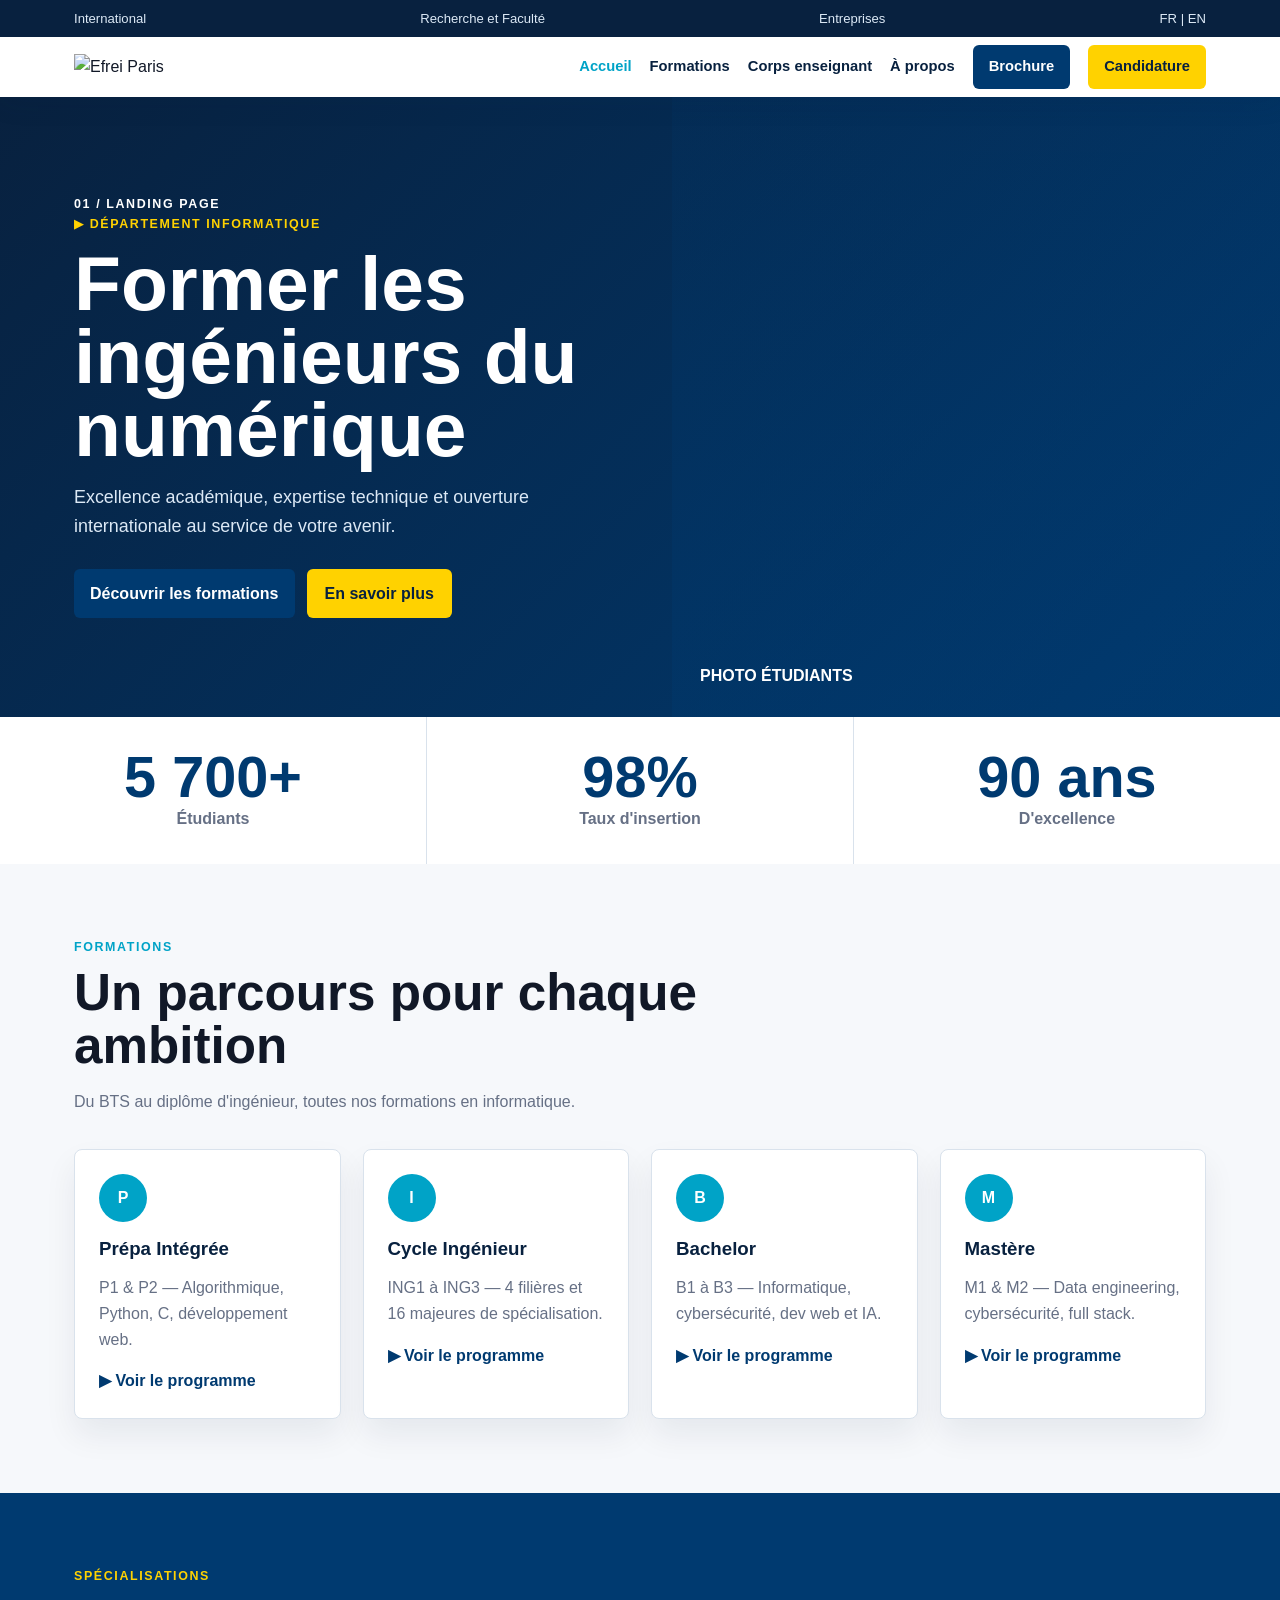
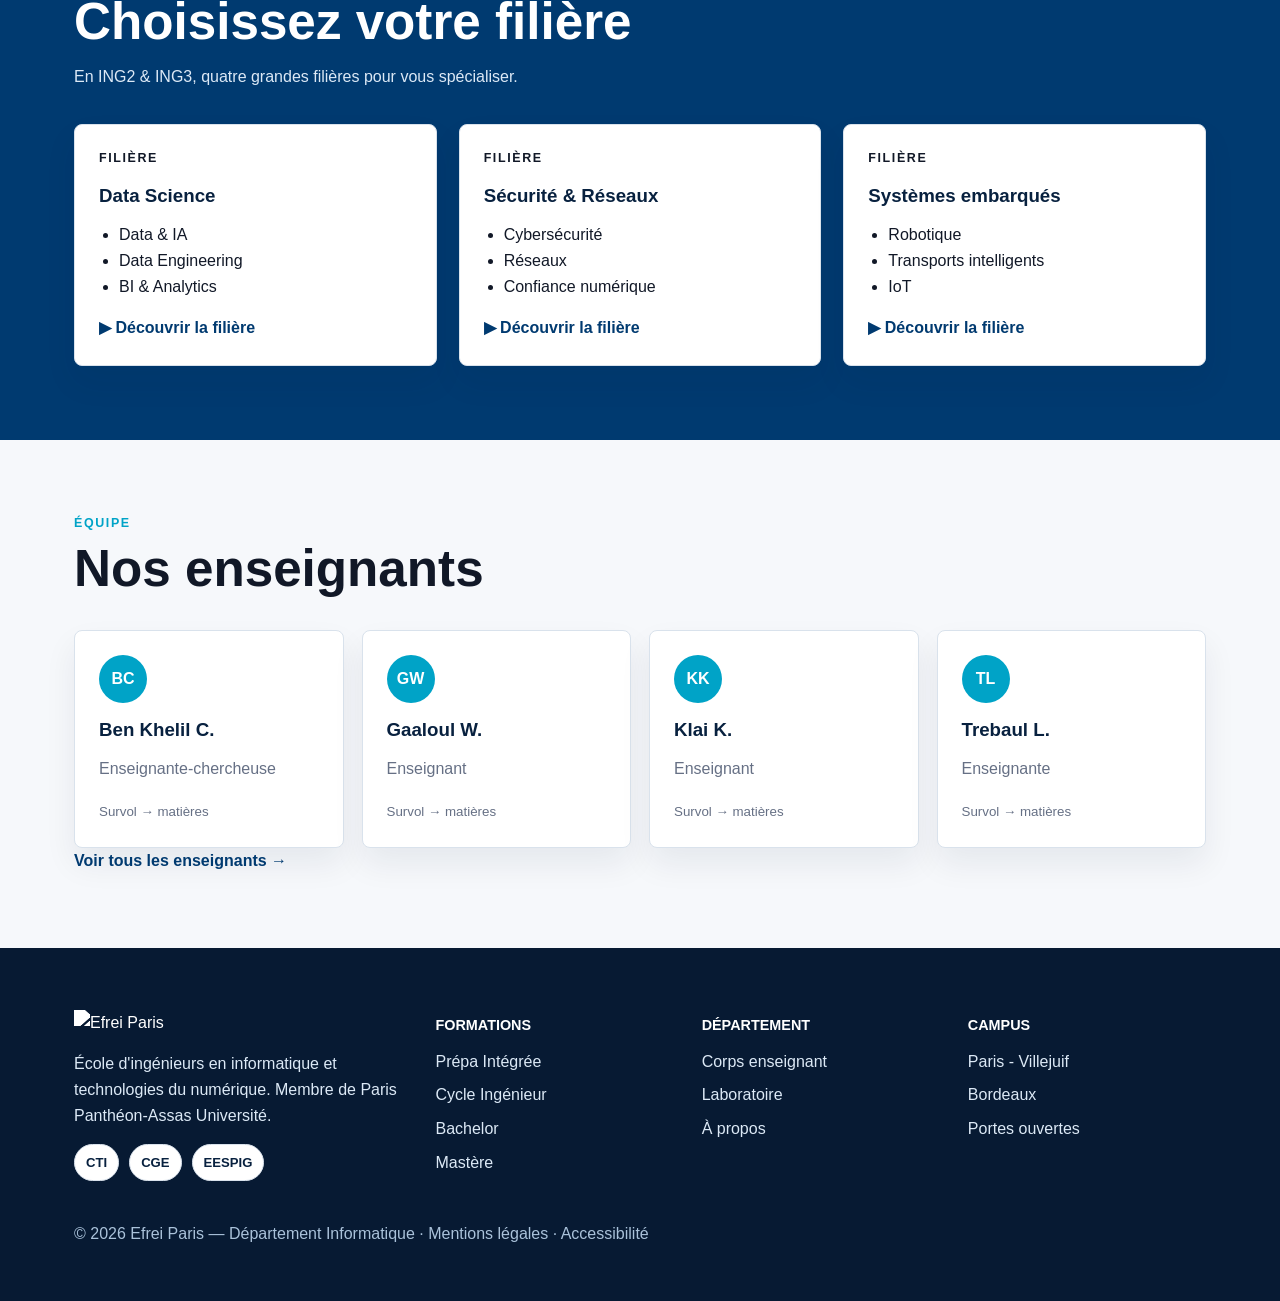
==== index.html @ 03b8954f "first commit" ====
<!DOCTYPE html>
<html lang="fr">
<head>
    <meta charset="UTF-8">
    <meta name="viewport" content="width=device-width, initial-scale=1.0">
    <title>Département Informatique - Efrei Paris</title>
    <link rel="stylesheet" href="css/style.css">
</head>
<body>
    <header class="site-header">
        <div class="top-bar">
            <a href="#">International</a>
            <a href="enseignants.html">Recherche et Faculté</a>
            <a href="#">Entreprises</a>
            <span>FR | EN</span>
        </div>
        <nav class="main-nav">
            <a class="logo" href="index.html" aria-label="Accueil Efrei Paris">
                <img src="https://www.efrei.fr/wp-content/themes/efrei/images/logo-efrei.svg" alt="Efrei Paris">
            </a>
            <button class="menu-button" type="button" aria-label="Ouvrir le menu">☰</button>
            <ul class="nav-links">
                <li><a class="active" href="index.html">Accueil</a></li>
                <li><a href="formations.html">Formations</a></li>
                <li><a href="enseignants.html">Corps enseignant</a></li>
                <li><a href="about.html">À propos</a></li>
                <li><a class="nav-button" href="formations.html">Brochure</a></li>
                <li><a class="nav-button yellow" href="candidature.html">Candidature</a></li>
            </ul>
        </nav>
    </header>

    <main>
        <section class="hero hero-home">
            <div class="hero-text">
                <p class="page-number">01 / LANDING PAGE</p>
                <p class="eyebrow">▶ DÉPARTEMENT INFORMATIQUE</p>
                <h1>Former les ingénieurs du numérique</h1>
                <p>Excellence académique, expertise technique et ouverture internationale au service de votre avenir.</p>
                <div class="hero-actions">
                    <a class="button primary" href="formations.html">Découvrir les formations</a>
                    <a class="button secondary" href="about.html">En savoir plus</a>
                </div>
            </div>
            <div class="hero-photo" aria-label="Étudiants en informatique">
                <div class="photo-overlay">
                    <span>PHOTO ÉTUDIANTS</span>
                </div>
            </div>
        </section>

        <section class="stats-section">
            <article>
                <strong>5 700+</strong>
                <span>Étudiants</span>
            </article>
            <article>
                <strong>98%</strong>
                <span>Taux d'insertion</span>
            </article>
            <article>
                <strong>90 ans</strong>
                <span>D'excellence</span>
            </article>
        </section>

        <section class="section light-section">
            <div class="section-title">
                <p class="eyebrow dark">FORMATIONS</p>
                <h2>Un parcours pour chaque ambition</h2>
                <p>Du BTS au diplôme d'ingénieur, toutes nos formations en informatique.</p>
            </div>
            <div class="cards-grid four-columns">
                <article class="program-card">
                    <span>P</span>
                    <h3>Prépa Intégrée</h3>
                    <p>P1 &amp; P2 — Algorithmique, Python, C, développement web.</p>
                    <a href="formations.html">▶ Voir le programme</a>
                </article>
                <article class="program-card">
                    <span>I</span>
                    <h3>Cycle Ingénieur</h3>
                    <p>ING1 à ING3 — 4 filières et 16 majeures de spécialisation.</p>
                    <a href="formations.html">▶ Voir le programme</a>
                </article>
                <article class="program-card">
                    <span>B</span>
                    <h3>Bachelor</h3>
                    <p>B1 à B3 — Informatique, cybersécurité, dev web et IA.</p>
                    <a href="formations.html">▶ Voir le programme</a>
                </article>
                <article class="program-card">
                    <span>M</span>
                    <h3>Mastère</h3>
                    <p>M1 &amp; M2 — Data engineering, cybersécurité, full stack.</p>
                    <a href="formations.html">▶ Voir le programme</a>
                </article>
            </div>
        </section>

        <section class="section blue-section">
            <div class="section-title">
                <p class="eyebrow">SPÉCIALISATIONS</p>
                <h2>Choisissez votre filière</h2>
                <p>En ING2 &amp; ING3, quatre grandes filières pour vous spécialiser.</p>
            </div>
            <div class="cards-grid three-columns">
                <article class="special-card">
                    <p>FILIÈRE</p>
                    <h3>Data Science</h3>
                    <ul>
                        <li>Data &amp; IA</li>
                        <li>Data Engineering</li>
                        <li>BI &amp; Analytics</li>
                    </ul>
                    <a href="formations.html">▶ Découvrir la filière</a>
                </article>
                <article class="special-card">
                    <p>FILIÈRE</p>
                    <h3>Sécurité &amp; Réseaux</h3>
                    <ul>
                        <li>Cybersécurité</li>
                        <li>Réseaux</li>
                        <li>Confiance numérique</li>
                    </ul>
                    <a href="formations.html">▶ Découvrir la filière</a>
                </article>
                <article class="special-card">
                    <p>FILIÈRE</p>
                    <h3>Systèmes embarqués</h3>
                    <ul>
                        <li>Robotique</li>
                        <li>Transports intelligents</li>
                        <li>IoT</li>
                    </ul>
                    <a href="formations.html">▶ Découvrir la filière</a>
                </article>
            </div>
        </section>

        <section class="section light-section">
            <div class="section-title">
                <p class="eyebrow dark">ÉQUIPE</p>
                <h2>Nos enseignants</h2>
            </div>
            <div class="teacher-preview">
                <article class="teacher-card">
                    <span>BC</span>
                    <h3>Ben Khelil C.</h3>
                    <p>Enseignante-chercheuse</p>
                    <small>Survol → matières</small>
                </article>
                <article class="teacher-card">
                    <span>GW</span>
                    <h3>Gaaloul W.</h3>
                    <p>Enseignant</p>
                    <small>Survol → matières</small>
                </article>
                <article class="teacher-card">
                    <span>KK</span>
                    <h3>Klai K.</h3>
                    <p>Enseignant</p>
                    <small>Survol → matières</small>
                </article>
                <article class="teacher-card">
                    <span>TL</span>
                    <h3>Trebaul L.</h3>
                    <p>Enseignante</p>
                    <small>Survol → matières</small>
                </article>
            </div>
            <a class="text-link" href="enseignants.html">Voir tous les enseignants →</a>
        </section>
    </main>

    <footer class="site-footer">
        <div>
            <a class="footer-logo" href="index.html" aria-label="Accueil Efrei Paris">
                <img src="https://www.efrei.fr/wp-content/themes/efrei/images/logo-efrei.svg" alt="Efrei Paris">
            </a>
            <p>École d'ingénieurs en informatique et technologies du numérique. Membre de Paris Panthéon-Assas Université.</p>
            <div class="trust-box">
                <span>CTI</span>
                <span>CGE</span>
                <span>EESPIG</span>
            </div>
        </div>
        <div>
            <h2>FORMATIONS</h2>
            <a href="formations.html">Prépa Intégrée</a>
            <a href="formations.html">Cycle Ingénieur</a>
            <a href="formations.html">Bachelor</a>
            <a href="formations.html">Mastère</a>
        </div>
        <div>
            <h2>DÉPARTEMENT</h2>
            <a href="enseignants.html">Corps enseignant</a>
            <a href="enseignants.html">Laboratoire</a>
            <a href="about.html">À propos</a>
        </div>
        <div>
            <h2>CAMPUS</h2>
            <a href="#">Paris - Villejuif</a>
            <a href="#">Bordeaux</a>
            <a href="#">Portes ouvertes</a>
        </div>
        <p class="copyright">© 2026 Efrei Paris — Département Informatique · Mentions légales · Accessibilité</p>
    </footer>

    <script src="js/script.js"></script>
</body>
</html>
---- css/style.css ----
* {
    box-sizing: border-box;
}

:root {
    --blue: #003a70;
    --blue-dark: #08213f;
    --cyan: #00a3c7;
    --yellow: #ffd200;
    --ink: #111827;
    --muted: #667085;
    --line: #d9e2ec;
    --paper: #f6f8fb;
    --white: #ffffff;
}

html {
    scroll-behavior: smooth;
}

body {
    margin: 0;
    color: var(--ink);
    background: var(--paper);
    font-family: Arial, Helvetica, sans-serif;
    line-height: 1.6;
}

a {
    color: inherit;
    text-decoration: none;
}

.site-header {
    position: sticky;
    top: 0;
    z-index: 10;
    background: var(--white);
    box-shadow: 0 8px 24px rgba(8, 33, 63, 0.08);
}

.top-bar,
.main-nav {
    display: flex;
    align-items: center;
    justify-content: space-between;
    gap: 24px;
    max-width: 1180px;
    margin: 0 auto;
    padding: 8px 24px;
}

.top-bar {
    color: #dce9f6;
    background: var(--blue-dark);
    max-width: none;
    padding-inline: max(24px, calc((100vw - 1180px) / 2 + 24px));
    font-size: 0.82rem;
}

.top-bar a:hover,
.nav-links a:hover,
.text-link:hover {
    color: var(--cyan);
}

.logo,
.footer-logo {
    display: inline-flex;
    align-items: center;
}

.logo img,
.footer-logo img {
    display: block;
    width: 132px;
    height: auto;
}

.footer-logo img {
    width: 118px;
    filter: brightness(0) invert(1);
}

.menu-button {
    display: none;
    width: 42px;
    height: 42px;
    border: 1px solid var(--line);
    border-radius: 6px;
    background: var(--white);
    color: var(--blue);
    font-size: 1.3rem;
}

.nav-links {
    display: flex;
    align-items: center;
    gap: 18px;
    margin: 0;
    padding: 0;
    list-style: none;
}

.nav-links a {
    display: inline-flex;
    align-items: center;
    min-height: 40px;
    color: var(--blue-dark);
    font-weight: 700;
    font-size: 0.92rem;
}

.nav-links .active {
    color: var(--cyan);
}

.nav-button,
.button,
.back-link,
.course-navigation a {
    border-radius: 6px;
    font-weight: 800;
}

.nav-button,
.button.primary,
.course-navigation a {
    background: var(--blue);
    color: var(--white) !important;
    padding: 10px 16px;
}

.nav-button.yellow,
.button.secondary {
    background: var(--yellow);
    color: var(--blue-dark) !important;
}

.hero,
.page-hero,
.course-hero {
    background: linear-gradient(135deg, var(--blue-dark), var(--blue));
    color: var(--white);
}

.hero {
    display: grid;
    grid-template-columns: minmax(0, 1.05fr) minmax(320px, 0.95fr);
    min-height: 620px;
}

.hero-text {
    align-self: center;
    max-width: 660px;
    padding: 72px max(28px, calc((100vw - 1180px) / 2 + 24px));
}

.hero h1,
.page-hero h1,
.course-hero h1 {
    margin: 12px 0 18px;
    max-width: 780px;
    font-size: clamp(2.4rem, 6vw, 5.7rem);
    line-height: 0.95;
    letter-spacing: 0;
}

.hero-text > p:last-of-type,
.page-hero > p:last-child,
.course-hero > p {
    max-width: 680px;
    color: #dce9f6;
    font-size: 1.12rem;
}

.hero-actions,
.course-navigation {
    display: flex;
    flex-wrap: wrap;
    gap: 12px;
    margin-top: 28px;
}

.button {
    display: inline-flex;
    align-items: center;
    min-height: 46px;
    padding: 12px 18px;
}

.hero-photo {
    min-height: 420px;
    background:
        linear-gradient(rgba(0, 58, 112, 0.15), rgba(0, 58, 112, 0.35)),
        url("https://images.unsplash.com/photo-1522202176988-66273c2fd55f?auto=format&fit=crop&w=1200&q=80") center / cover;
}

.photo-overlay {
    display: grid;
    place-items: end start;
    width: 100%;
    height: 100%;
    padding: 28px;
    color: var(--white);
    font-weight: 800;
}

.page-hero,
.course-hero {
    padding: 82px max(24px, calc((100vw - 1180px) / 2 + 24px));
}

.course-hero {
    min-height: 520px;
}

.page-number,
.eyebrow,
.breadcrumb,
.hint,
.level-card > p,
.special-card > p,
.info-card > p:first-child {
    margin: 0;
    font-size: 0.78rem;
    font-weight: 900;
    letter-spacing: 1.6px;
    text-transform: uppercase;
}

.eyebrow {
    color: var(--yellow);
}

.eyebrow.dark,
.breadcrumb {
    color: var(--cyan);
}

.section {
    padding: 74px max(24px, calc((100vw - 1180px) / 2 + 24px));
}

.light-section {
    background: var(--paper);
}

.blue-section {
    background: var(--blue);
    color: var(--white);
}

.section-title {
    max-width: 720px;
    margin-bottom: 34px;
}

.section-title h2,
.scroll-heading h2 {
    margin: 8px 0 10px;
    color: inherit;
    font-size: clamp(1.8rem, 4vw, 3.2rem);
    line-height: 1.05;
}

.section-title p:last-child,
.hint {
    color: var(--muted);
}

.blue-section .section-title p:last-child,
.blue-section .hint {
    color: #dce9f6;
}

.stats-section {
    display: grid;
    grid-template-columns: repeat(3, 1fr);
    gap: 1px;
    background: var(--line);
}

.stats-section article {
    padding: 32px 24px;
    text-align: center;
    background: var(--white);
}

.stats-section strong {
    display: block;
    color: var(--blue);
    font-size: clamp(2rem, 5vw, 3.6rem);
    line-height: 1;
}

.stats-section span {
    color: var(--muted);
    font-weight: 800;
}

.cards-grid {
    display: grid;
    gap: 22px;
}

.two-columns {
    grid-template-columns: repeat(2, minmax(0, 1fr));
}

.three-columns {
    grid-template-columns: repeat(3, minmax(0, 1fr));
}

.four-columns {
    grid-template-columns: repeat(4, minmax(0, 1fr));
}

.program-card,
.special-card,
.teacher-card,
.profile-card,
.info-card,
.step-card,
.level-card,
.code-card,
.subjects-box {
    border: 1px solid var(--line);
    border-radius: 8px;
    background: var(--white);
    color: var(--ink);
    box-shadow: 0 16px 32px rgba(8, 33, 63, 0.07);
}

.program-card,
.special-card,
.teacher-card,
.profile-card,
.info-card,
.step-card,
.level-card,
.code-card,
.subjects-box {
    padding: 24px;
}

.program-card span,
.teacher-card span,
.step-card span {
    display: inline-grid;
    place-items: center;
    width: 48px;
    height: 48px;
    border-radius: 50%;
    background: var(--cyan);
    color: var(--white);
    font-weight: 900;
}

.program-card h3,
.special-card h3,
.teacher-card h3,
.profile-card h3,
.info-card h3,
.step-card h3,
.level-card h3 {
    margin: 16px 0 8px;
    color: var(--blue-dark);
    line-height: 1.15;
}

.program-card a,
.special-card a,
.text-link,
.program-table a,
.back-link {
    color: var(--blue);
    font-weight: 900;
}

.special-card ul,
.number-list {
    padding-left: 20px;
}

.teacher-preview,
.teacher-list {
    display: grid;
    grid-template-columns: repeat(auto-fit, minmax(190px, 1fr));
    gap: 18px;
}

.interactive-teacher {
    cursor: pointer;
    transition: transform 0.2s ease, border-color 0.2s ease;
}

.interactive-teacher:hover,
.interactive-teacher.selected {
    border-color: var(--cyan);
    transform: translateY(-3px);
}

.filter-bar,
.tag-list,
.trust-box {
    display: flex;
    flex-wrap: wrap;
    gap: 10px;
}

.filter-bar {
    margin: 20px 0 28px;
}

.filter-button,
.tag-list span,
.trust-box span,
.level-card span {
    border: 1px solid var(--line);
    border-radius: 999px;
    background: var(--white);
    color: var(--blue-dark);
    font-weight: 800;
}

.filter-button {
    padding: 10px 14px;
    cursor: pointer;
}

.filter-button.active {
    border-color: var(--blue);
    background: var(--blue);
    color: var(--white);
}

.faculty-layout {
    display: grid;
    grid-template-columns: minmax(0, 1fr) 320px;
    gap: 24px;
    align-items: start;
}

.subjects-box {
    position: sticky;
    top: 112px;
}

.tag-list span,
.trust-box span,
.level-card span {
    display: inline-flex;
    padding: 7px 11px;
    font-size: 0.82rem;
}

.scroll-heading {
    display: flex;
    align-items: end;
    justify-content: space-between;
    gap: 20px;
}

.scroll-controls {
    display: flex;
    gap: 8px;
}

.scroll-btn {
    width: 44px;
    height: 44px;
    border: 0;
    border-radius: 6px;
    background: var(--blue);
    color: var(--white);
    font-size: 1.2rem;
    cursor: pointer;
}

.levels-track {
    display: grid;
    grid-auto-flow: column;
    grid-auto-columns: minmax(260px, 360px);
    gap: 18px;
    margin-top: 22px;
    overflow-x: auto;
    overscroll-behavior-inline: contain;
    padding-bottom: 16px;
    scroll-snap-type: x mandatory;
}

.level-card {
    min-height: 290px;
    scroll-snap-align: start;
}

.level-card span {
    margin: 6px 6px 0 0;
}

.program-table {
    width: 100%;
    border-collapse: collapse;
    overflow: hidden;
    border-radius: 8px;
    background: var(--white);
    color: var(--ink);
}

.program-table th,
.program-table td {
    padding: 16px;
    border-bottom: 1px solid var(--line);
    text-align: left;
    vertical-align: top;
}

.program-table th {
    background: var(--blue-dark);
    color: var(--white);
}

.course-grid {
    display: grid;
    grid-template-columns: minmax(0, 1fr) minmax(280px, 420px);
    gap: 24px;
}

.code-card pre {
    overflow-x: auto;
    border-radius: 8px;
    background: #101828;
    color: #e7eef7;
    padding: 18px;
}

.site-footer {
    display: grid;
    grid-template-columns: 1.4fr repeat(3, 1fr);
    gap: 28px;
    padding: 54px max(24px, calc((100vw - 1180px) / 2 + 24px));
    background: #071a33;
    color: #dce9f6;
}

.site-footer h2 {
    color: var(--white);
    font-size: 0.9rem;
}

.site-footer a {
    display: block;
    margin: 8px 0;
}

.copyright {
    grid-column: 1 / -1;
    margin: 10px 0 0;
    color: #aac2da;
}

.compact-footer {
    display: flex;
    flex-wrap: wrap;
    align-items: center;
    justify-content: space-between;
}

.compact-footer nav {
    display: flex;
    gap: 16px;
}

.contact-line,
.role,
.teacher-card p,
.teacher-card small,
.program-card p,
.profile-card p,
.info-card p,
.step-card p {
    color: var(--muted);
}

.application-layout {
    display: grid;
    grid-template-columns: minmax(0, 1fr) 340px;
    gap: 28px;
    align-items: start;
}

@media (max-width: 900px) {
    .menu-button {
        display: inline-grid;
        place-items: center;
    }

    .main-nav {
        position: relative;
    }

    .nav-links {
        position: absolute;
        top: 100%;
        right: 24px;
        left: 24px;
        display: none;
        flex-direction: column;
        align-items: stretch;
        padding: 18px;
        border: 1px solid var(--line);
        border-radius: 8px;
        background: var(--white);
    }

    .nav-links.open {
        display: flex;
    }

    .hero,
    .faculty-layout,
    .course-grid,
    .application-layout,
    .site-footer {
        grid-template-columns: 1fr;
    }

    .hero {
        min-height: auto;
    }

    .hero-photo {
        min-height: 320px;
    }

    .three-columns,
    .four-columns,
    .two-columns,
    .stats-section {
        grid-template-columns: 1fr;
    }

    .subjects-box {
        position: static;
    }

    .program-table {
        display: block;
        overflow-x: auto;
        white-space: nowrap;
    }
}

@media (max-width: 560px) {
    .top-bar {
        flex-wrap: wrap;
        gap: 10px;
    }

    .hero-text,
    .page-hero,
    .course-hero,
    .section {
        padding: 44px 18px;
    }

    .scroll-heading {
        align-items: start;
        flex-direction: column;
    }

    .hero-actions,
    .course-navigation,
    .compact-footer nav {
        flex-direction: column;
    }
}
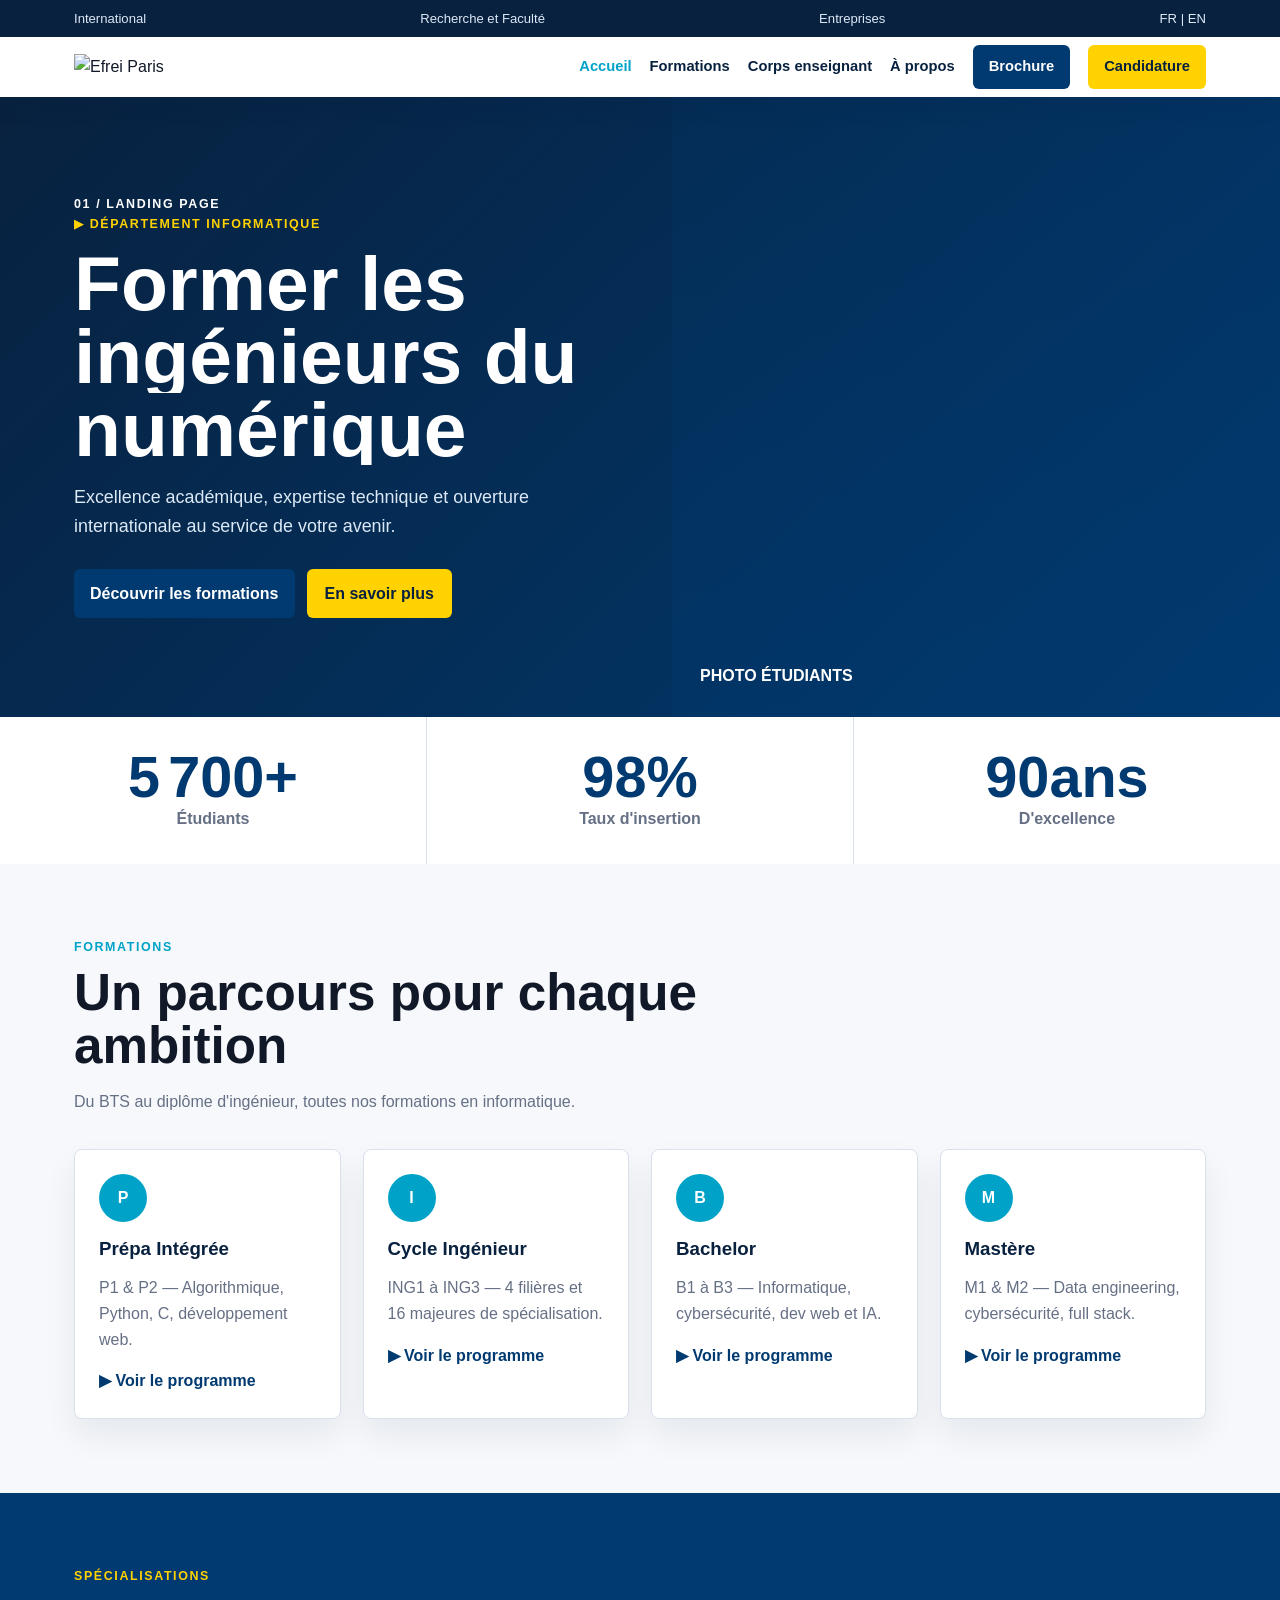
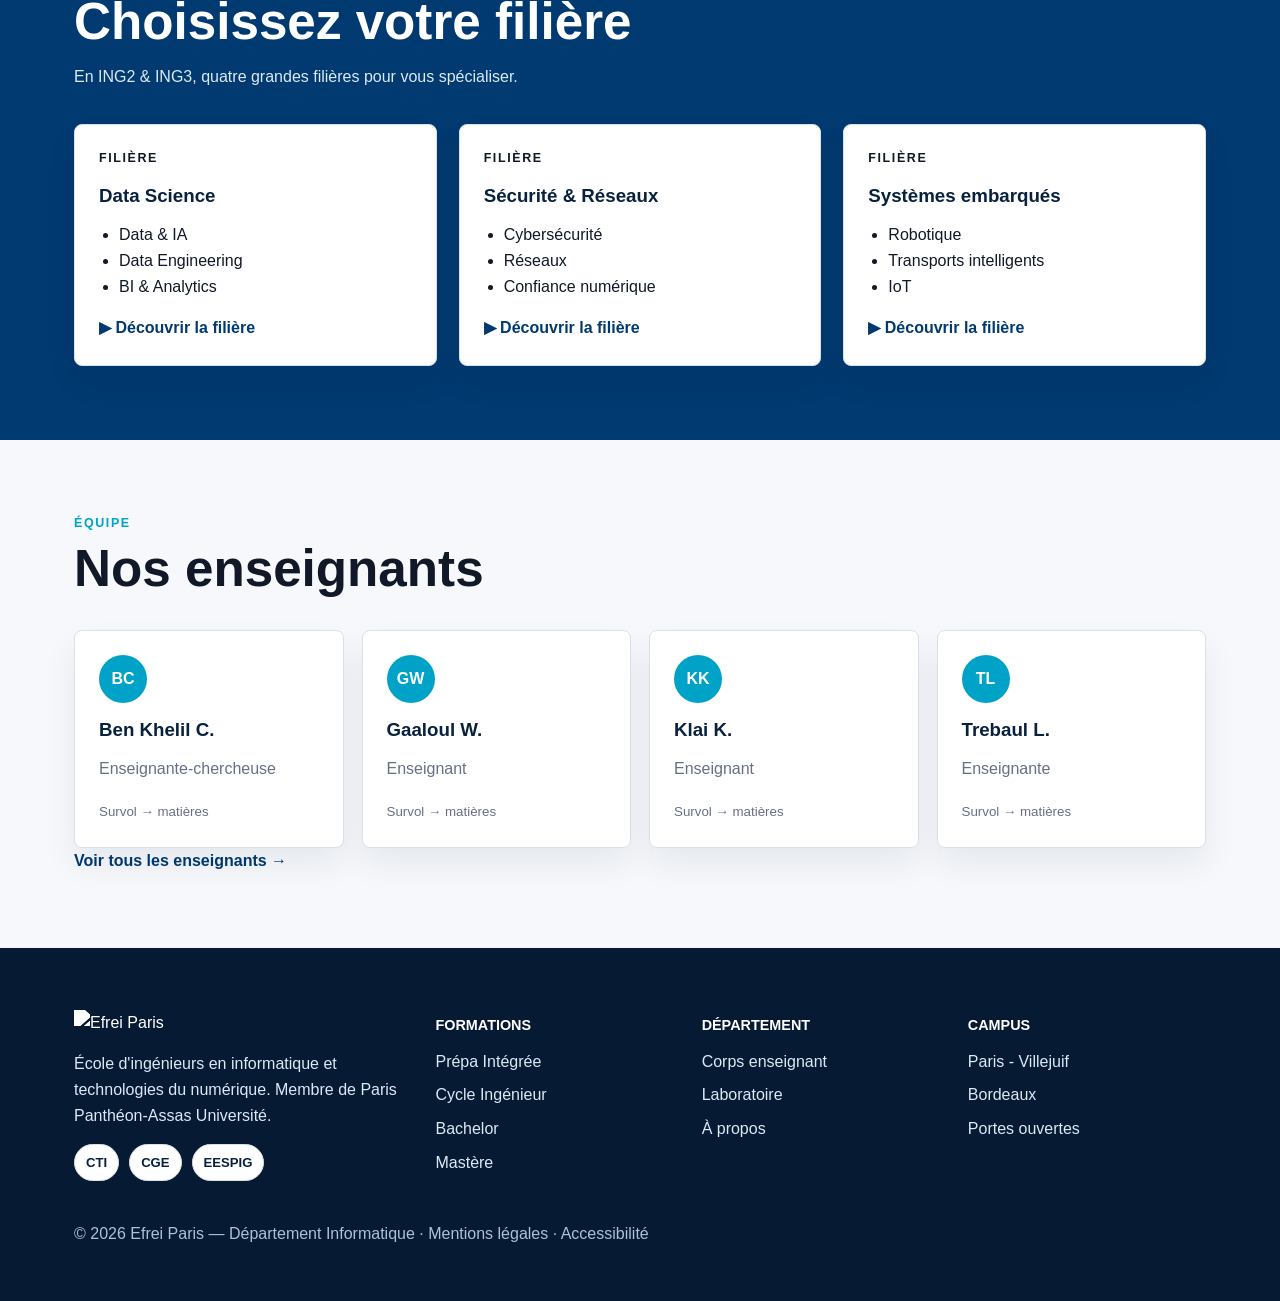
==== commit 5ed0ed33: "new features" ====
--- a/index.html
+++ b/index.html
@@ -208,5 +208,6 @@
     </footer>
 
     <script src="js/script.js"></script>
+    <script src="js/animations.js"></script>
 </body>
 </html>
--- a/css/style.css
+++ b/css/style.css
@@ -56,6 +56,15 @@
     max-width: none;
     padding-inline: max(24px, calc((100vw - 1180px) / 2 + 24px));
     font-size: 0.82rem;
+    max-height: 60px;
+    overflow: hidden;
+    transition: max-height 0.3s ease, padding-block 0.3s ease, opacity 0.2s ease;
+}
+
+.site-header.scrolled .top-bar {
+    max-height: 0;
+    padding-block: 0;
+    opacity: 0;
 }
 
 .top-bar a:hover,
@@ -590,6 +599,326 @@
     align-items: start;
 }
 
+/* =====================================================
+   ANIMATIONS GLOBALES
+   ===================================================== */
+
+/* ── Scroll reveal ── */
+.reveal-ready {
+    opacity: 0;
+    transform: translateY(22px);
+    transition: opacity 0.65s ease, transform 0.65s ease;
+}
+
+.reveal-ready.is-revealed {
+    opacity: 1;
+    transform: translateY(0);
+}
+
+/* ── Word split (h1) ── */
+.ws-wrap {
+    display: inline-block;
+    overflow: hidden;
+    vertical-align: bottom;
+    line-height: inherit;
+}
+
+.ws-word {
+    display: inline-block;
+    transform: translateY(105%);
+    opacity: 0;
+    transition:
+        transform 0.65s cubic-bezier(0.22, 1, 0.36, 1),
+        opacity   0.4s ease;
+    transition-delay: calc(var(--wi) * 0.09s);
+}
+
+.ws-visible .ws-word {
+    transform: translateY(0);
+    opacity: 1;
+}
+
+/* =====================================================
+   LEVELS — PINNED HORIZONTAL SCROLL (ÉDITORIAL)
+   ===================================================== */
+
+/*
+  Formule de hauteur : (N-1) × canvas-width + 100vh
+  Pour 7 canvases de 100vw → calc(600vw + 100vh)
+  Garantit un ratio 1:1 entre scroll vertical et déplacement horizontal.
+*/
+.levels-pinned-track {
+    height: calc(600vw + 100vh);
+    position: relative;
+}
+
+.levels-sticky-section {
+    position: sticky;
+    top: 0;
+    height: 100vh;
+    overflow: hidden;
+    background: var(--blue-dark);
+}
+
+.levels-strip {
+    display: flex;
+    width: max-content;
+    height: 100vh;
+    will-change: transform;
+}
+
+/* ── Canvas (un panneau plein viewport par niveau) ── */
+.level-canvas {
+    position: relative;
+    width: 100vw;
+    height: 100vh;
+    overflow: hidden;
+    flex-shrink: 0;
+    background: linear-gradient(150deg, var(--blue-dark) 0%, #0a2a50 100%);
+}
+
+.lc--2,
+.lc--4,
+.lc--6 {
+    background: linear-gradient(150deg, #062040 0%, var(--blue) 100%);
+}
+
+/* ── Barre d'accent gauche ── */
+.lc-accent-line {
+    position: absolute;
+    left: 0;
+    top: 0;
+    width: 4px;
+    height: 100%;
+    background: var(--cyan);
+    z-index: 2;
+}
+
+.lc--2 .lc-accent-line,
+.lc--4 .lc-accent-line,
+.lc--6 .lc-accent-line {
+    background: var(--yellow);
+}
+
+/* ── Numéro décoratif en fond ── */
+.lc-bg-number {
+    position: absolute;
+    right: 2%;
+    top: -8%;
+    font-size: clamp(200px, 40vw, 600px);
+    font-weight: 900;
+    color: rgba(255, 210, 0, 0.05);
+    line-height: 1;
+    letter-spacing: -0.04em;
+    user-select: none;
+    pointer-events: none;
+    z-index: 0;
+}
+
+/* ── Séparateur droit entre canvases ── */
+.lc-separator {
+    position: absolute;
+    right: 0;
+    top: 15%;
+    height: 70%;
+    width: 1px;
+    background: linear-gradient(
+        to bottom,
+        transparent,
+        rgba(255, 255, 255, 0.08) 30%,
+        rgba(255, 255, 255, 0.08) 70%,
+        transparent
+    );
+    z-index: 2;
+}
+
+/* ── Glass panel (haut-gauche) ── */
+.lc-glass {
+    position: absolute;
+    top: 8%;
+    left: 5%;
+    width: min(400px, 40vw);
+    background: rgba(255, 255, 255, 0.04);
+    border: 1px solid rgba(255, 255, 255, 0.08);
+    border-radius: 12px;
+    padding: 28px 32px;
+    backdrop-filter: blur(12px);
+    -webkit-backdrop-filter: blur(12px);
+    box-shadow: 0 8px 32px rgba(0, 0, 0, 0.35);
+    z-index: 2;
+}
+
+.lc-eyebrow {
+    margin: 0 0 10px;
+    font-size: 0.7rem;
+    font-weight: 900;
+    letter-spacing: 3px;
+    text-transform: uppercase;
+    color: var(--cyan);
+}
+
+.lc--2 .lc-eyebrow,
+.lc--4 .lc-eyebrow,
+.lc--6 .lc-eyebrow {
+    color: var(--yellow);
+}
+
+.lc-fullname {
+    margin: 0 0 12px;
+    font-size: 1rem;
+    font-weight: 700;
+    color: rgba(255, 255, 255, 0.85);
+    text-transform: uppercase;
+    letter-spacing: 1.5px;
+}
+
+.lc-tag {
+    display: inline-flex;
+    padding: 6px 16px;
+    border: 1px solid rgba(0, 163, 199, 0.4);
+    border-radius: 999px;
+    font-size: 0.72rem;
+    font-weight: 800;
+    letter-spacing: 1.2px;
+    text-transform: uppercase;
+    color: var(--cyan);
+    background: rgba(0, 163, 199, 0.08);
+    margin-bottom: 20px;
+}
+
+.lc--2 .lc-tag,
+.lc--4 .lc-tag,
+.lc--6 .lc-tag {
+    border-color: rgba(255, 210, 0, 0.4);
+    color: var(--yellow);
+    background: rgba(255, 210, 0, 0.06);
+}
+
+.lc-subjects {
+    list-style: none;
+    margin: 0;
+    padding: 0;
+    display: flex;
+    flex-direction: column;
+    gap: 11px;
+}
+
+.lc-subjects li {
+    font-size: 0.85rem;
+    font-weight: 600;
+    color: rgba(255, 255, 255, 0.72);
+    padding-left: 20px;
+    position: relative;
+    text-transform: uppercase;
+    letter-spacing: 0.5px;
+}
+
+.lc-subjects li::before {
+    content: '>';
+    position: absolute;
+    left: 0;
+    color: var(--cyan);
+    font-weight: 900;
+    font-family: monospace;
+}
+
+.lc--2 .lc-subjects li::before,
+.lc--4 .lc-subjects li::before,
+.lc--6 .lc-subjects li::before {
+    color: var(--yellow);
+}
+
+/* ── Titre abrégé géant (bas-gauche, éditorial) ── */
+.lc-abbr {
+    position: absolute;
+    bottom: 5%;
+    left: 4%;
+    margin: 0;
+    font-size: clamp(80px, 14vw, 220px);
+    font-weight: 900;
+    color: var(--white);
+    line-height: 0.85;
+    letter-spacing: -0.03em;
+    text-transform: uppercase;
+    z-index: 2;
+}
+
+/* ── Indicateur de progression (bas-droit) ── */
+.lc-progress {
+    position: absolute;
+    bottom: 6%;
+    right: 5%;
+    margin: 0;
+    font-size: 0.72rem;
+    font-weight: 900;
+    letter-spacing: 3px;
+    color: rgba(255, 255, 255, 0.2);
+    text-transform: uppercase;
+    z-index: 2;
+}
+
+/* ── Mobile : empilement vertical ── */
+@media (max-width: 768px) {
+    .levels-pinned-track {
+        height: auto;
+    }
+
+    .levels-sticky-section {
+        position: relative;
+        height: auto;
+        overflow: visible;
+    }
+
+    .levels-strip {
+        flex-direction: column;
+        width: 100%;
+        height: auto;
+        transform: none !important;
+    }
+
+    .level-canvas {
+        width: 100%;
+        height: auto;
+        min-height: 70vh;
+        padding: 52px 20px 64px;
+    }
+
+    .lc-glass {
+        position: relative;
+        top: auto;
+        left: auto;
+        width: 100%;
+        max-width: 480px;
+        margin-bottom: 28px;
+        backdrop-filter: none;
+        -webkit-backdrop-filter: none;
+    }
+
+    .lc-abbr {
+        position: relative;
+        bottom: auto;
+        left: auto;
+        font-size: clamp(64px, 18vw, 110px);
+        display: block;
+    }
+
+    .lc-bg-number {
+        font-size: clamp(120px, 38vw, 200px);
+        top: 0;
+        right: 0;
+        opacity: 0.6;
+    }
+
+    .lc-progress {
+        position: relative;
+        bottom: auto;
+        right: auto;
+        display: block;
+        margin-top: 16px;
+        text-align: right;
+    }
+}
+
 @media (max-width: 900px) {
     .menu-button {
         display: inline-grid;
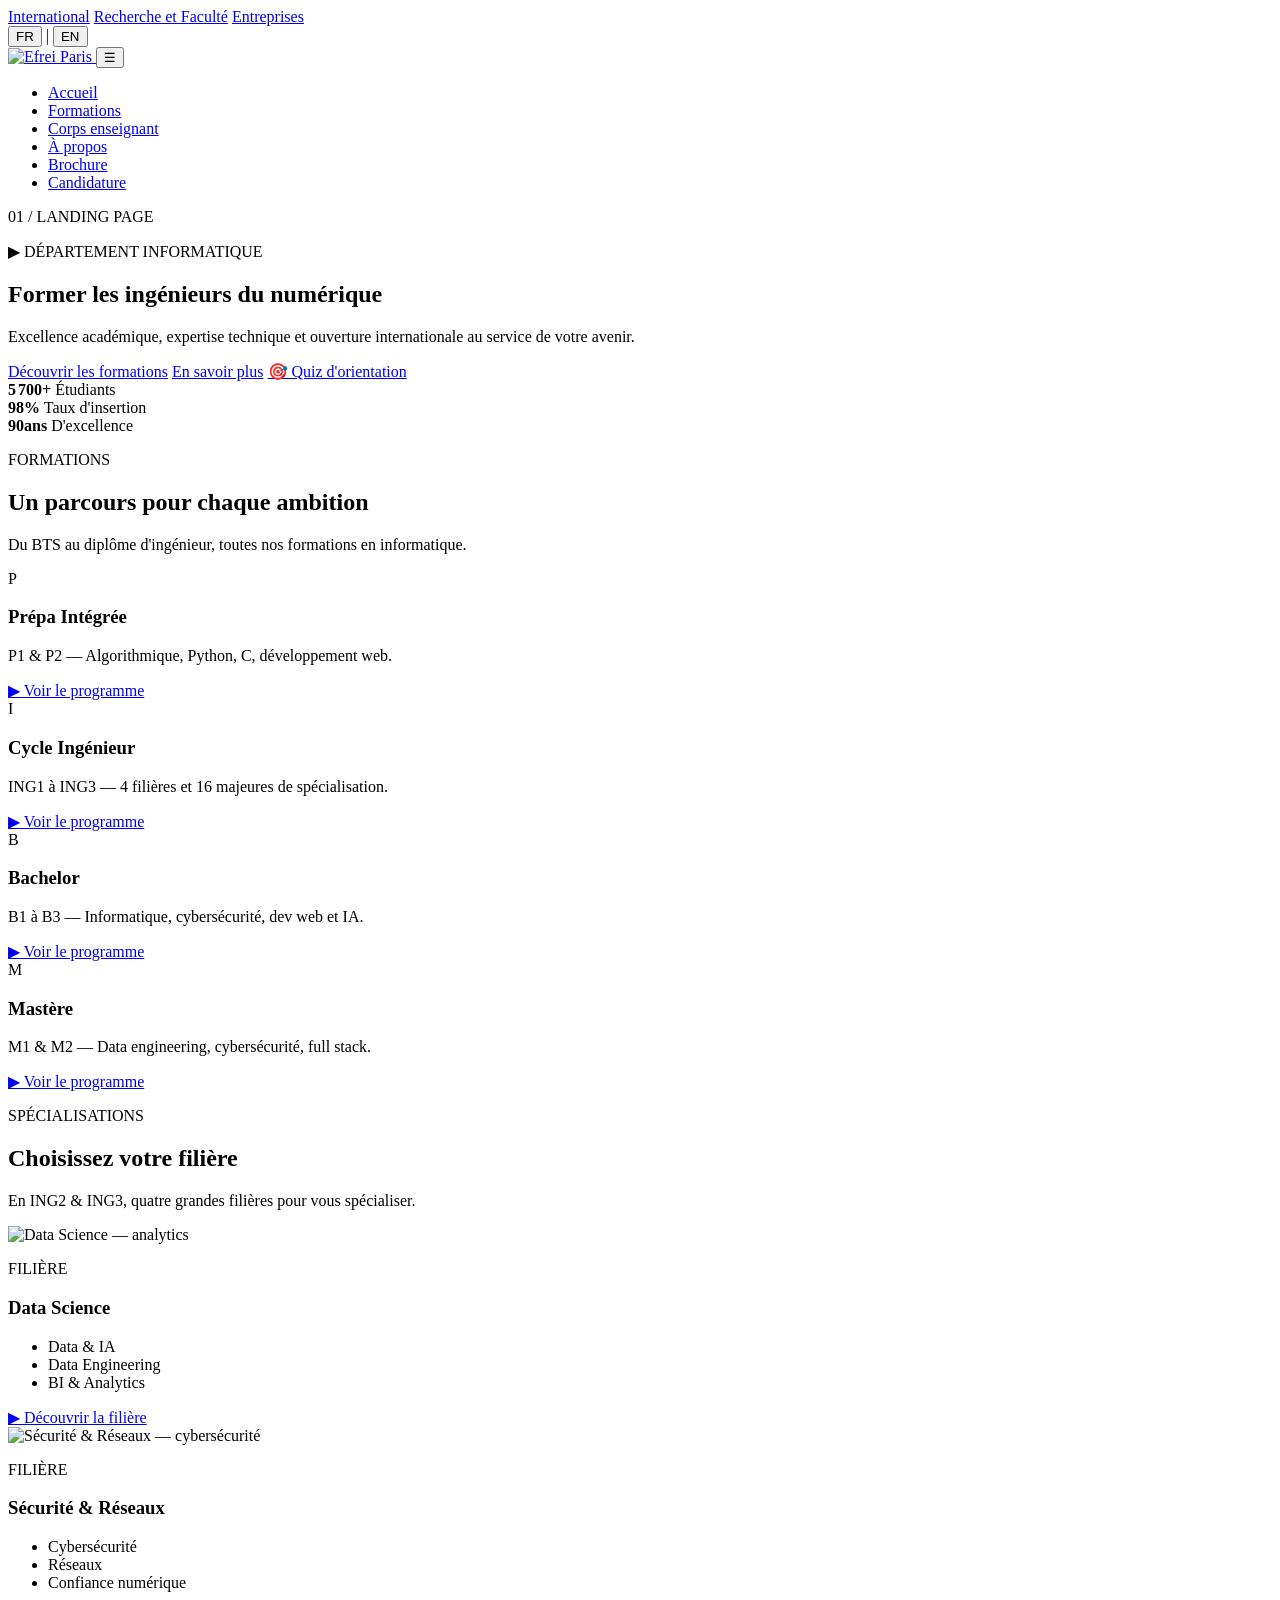
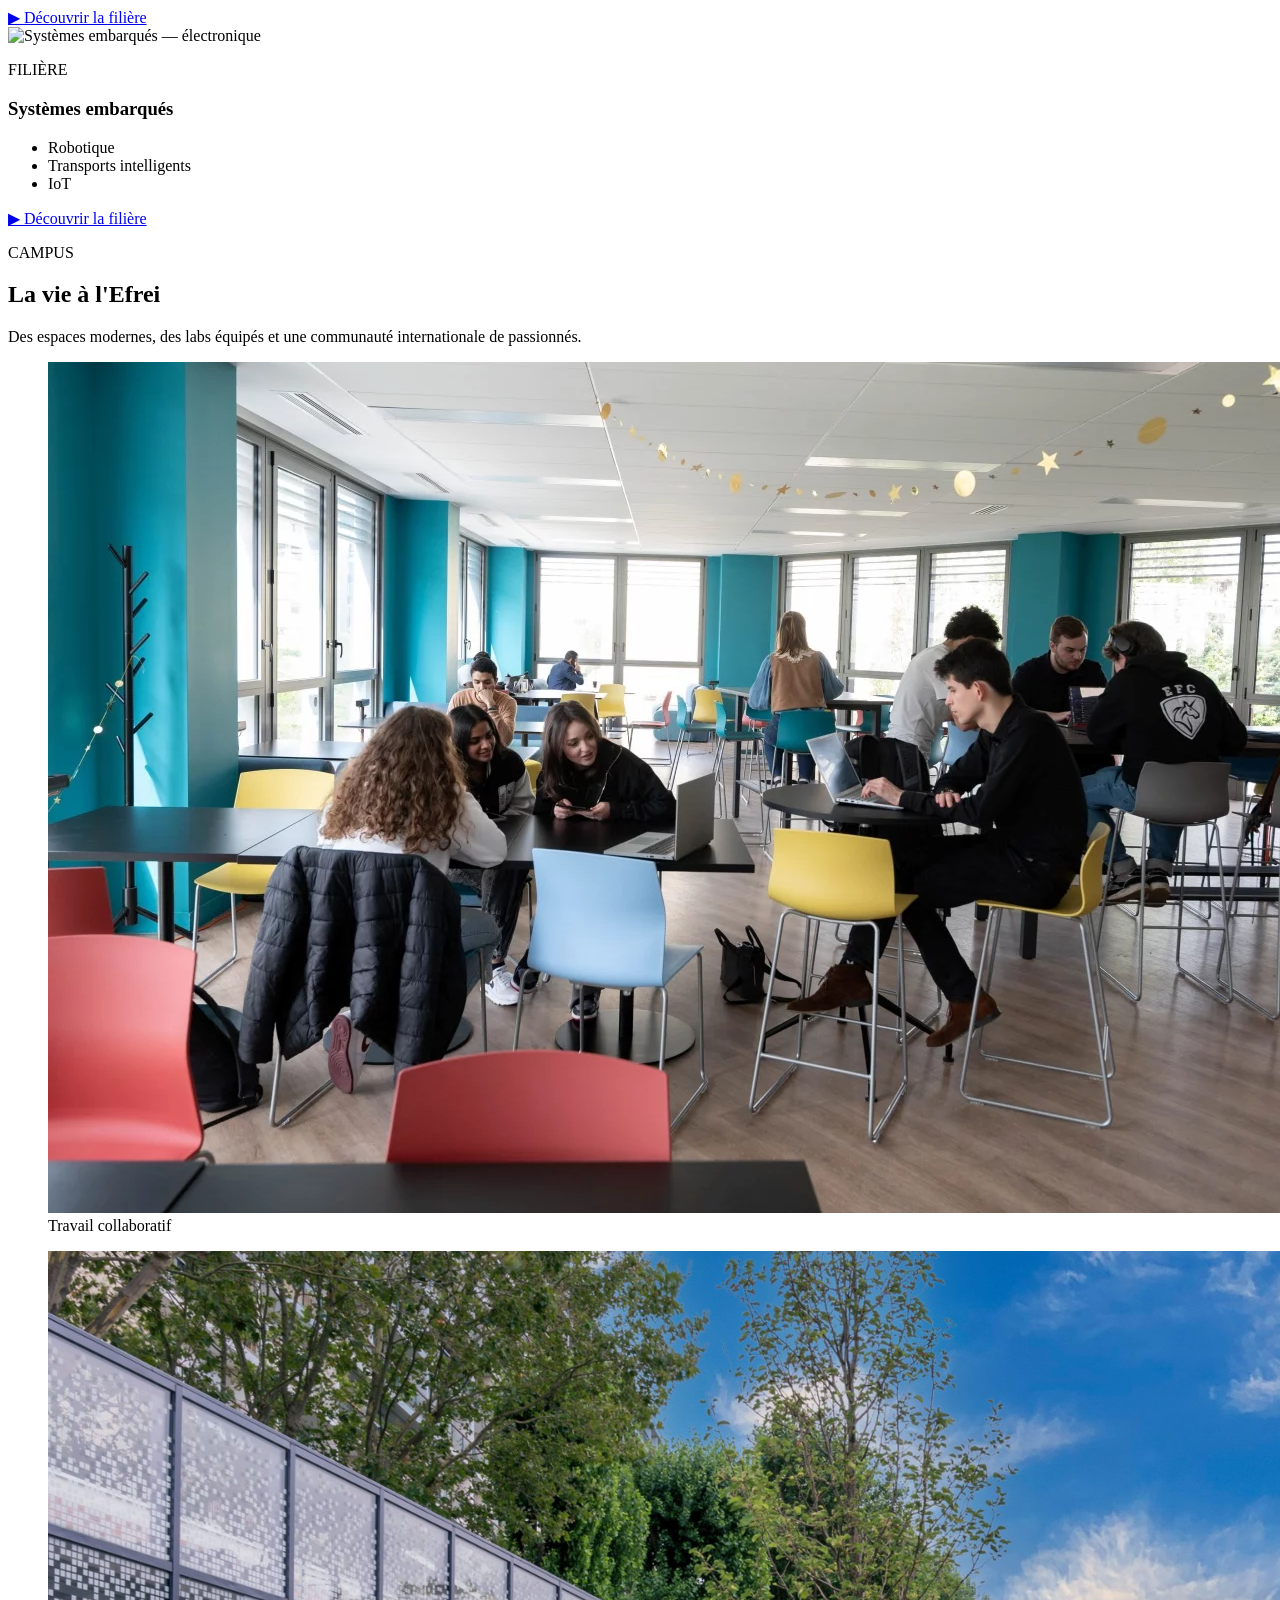
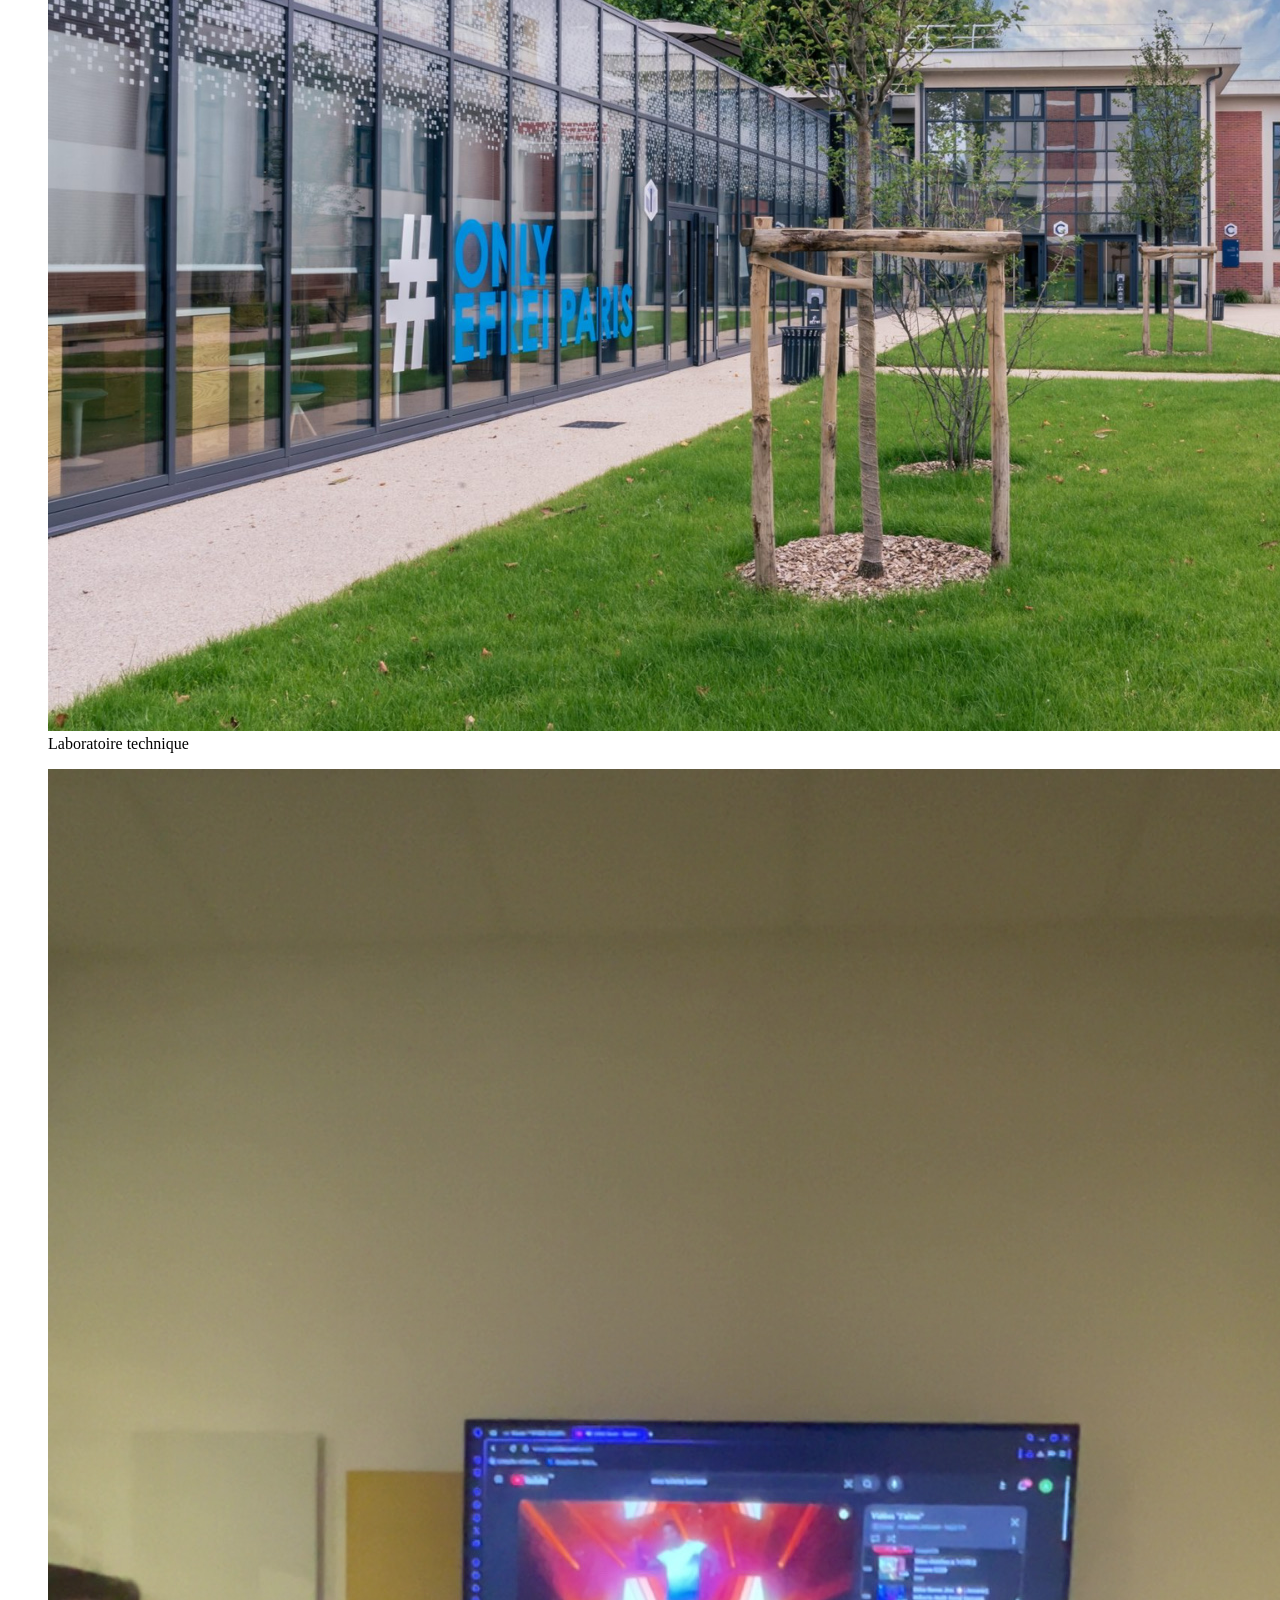
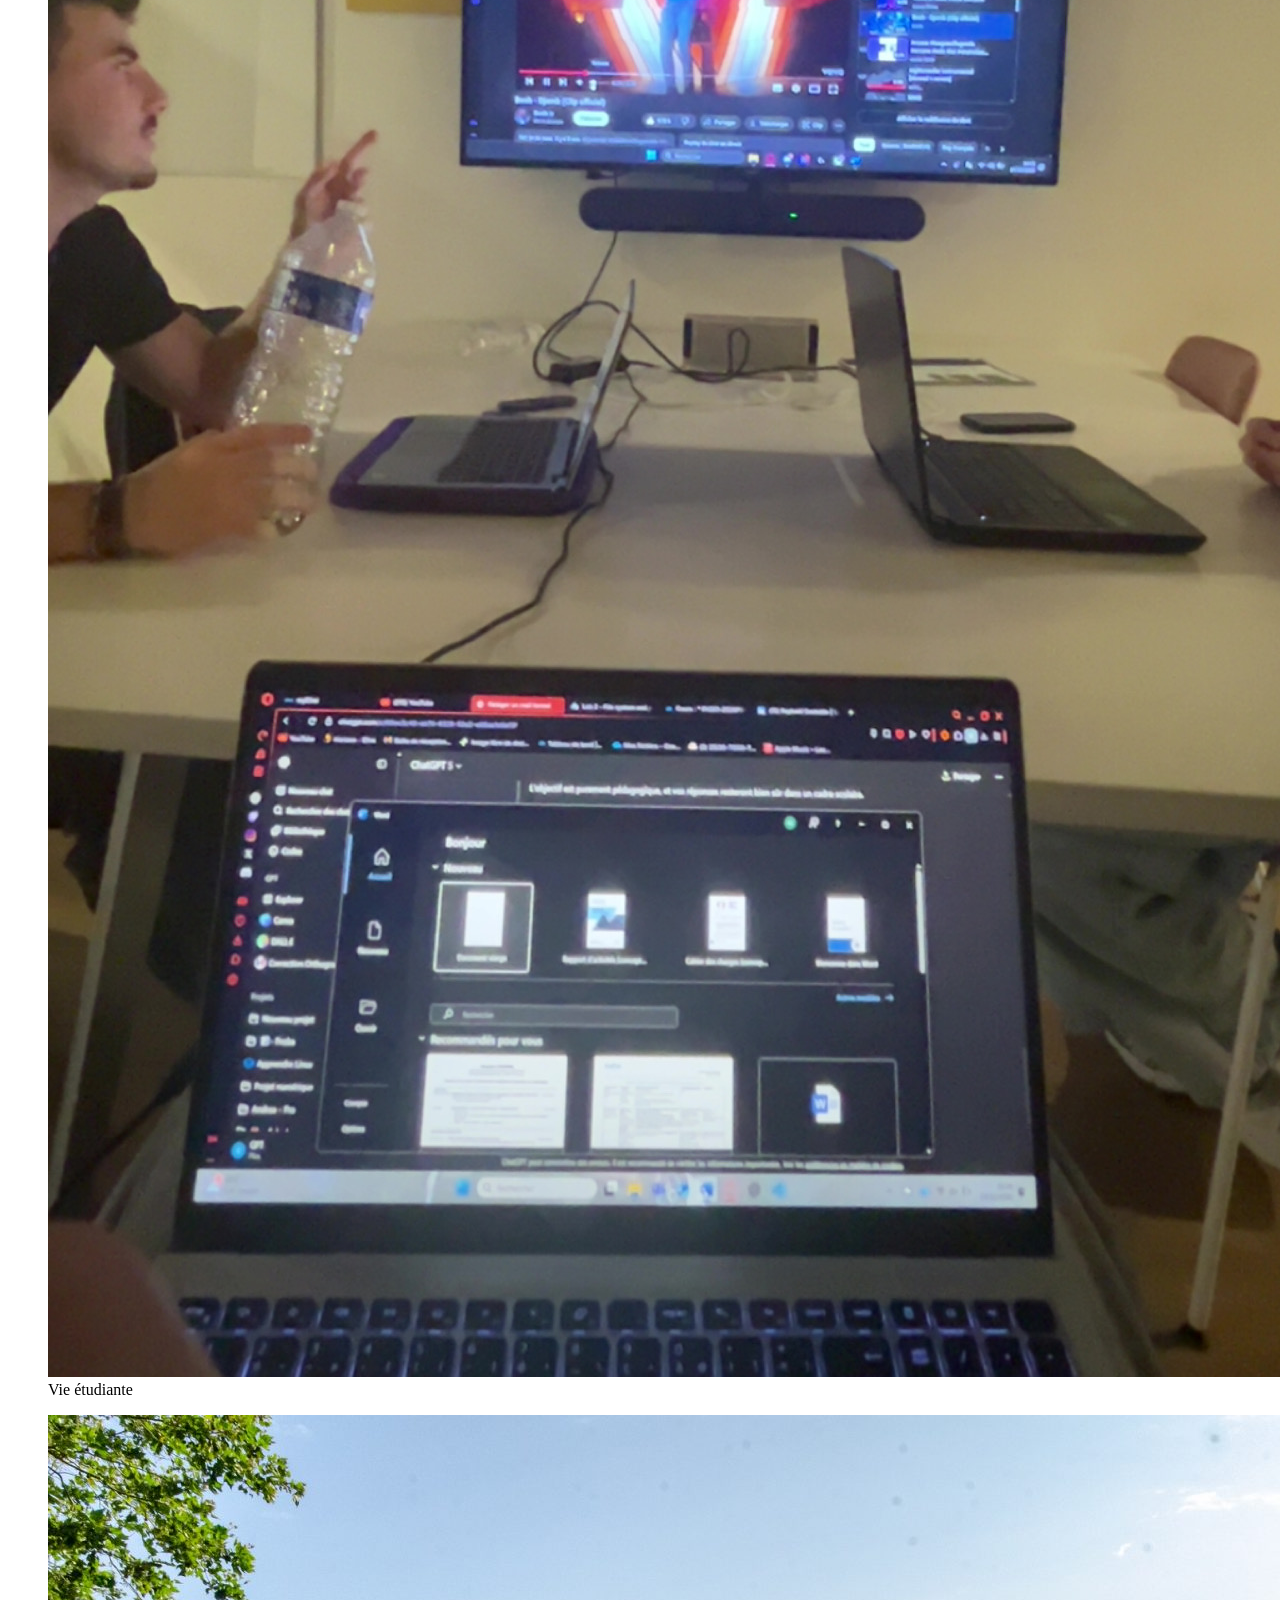
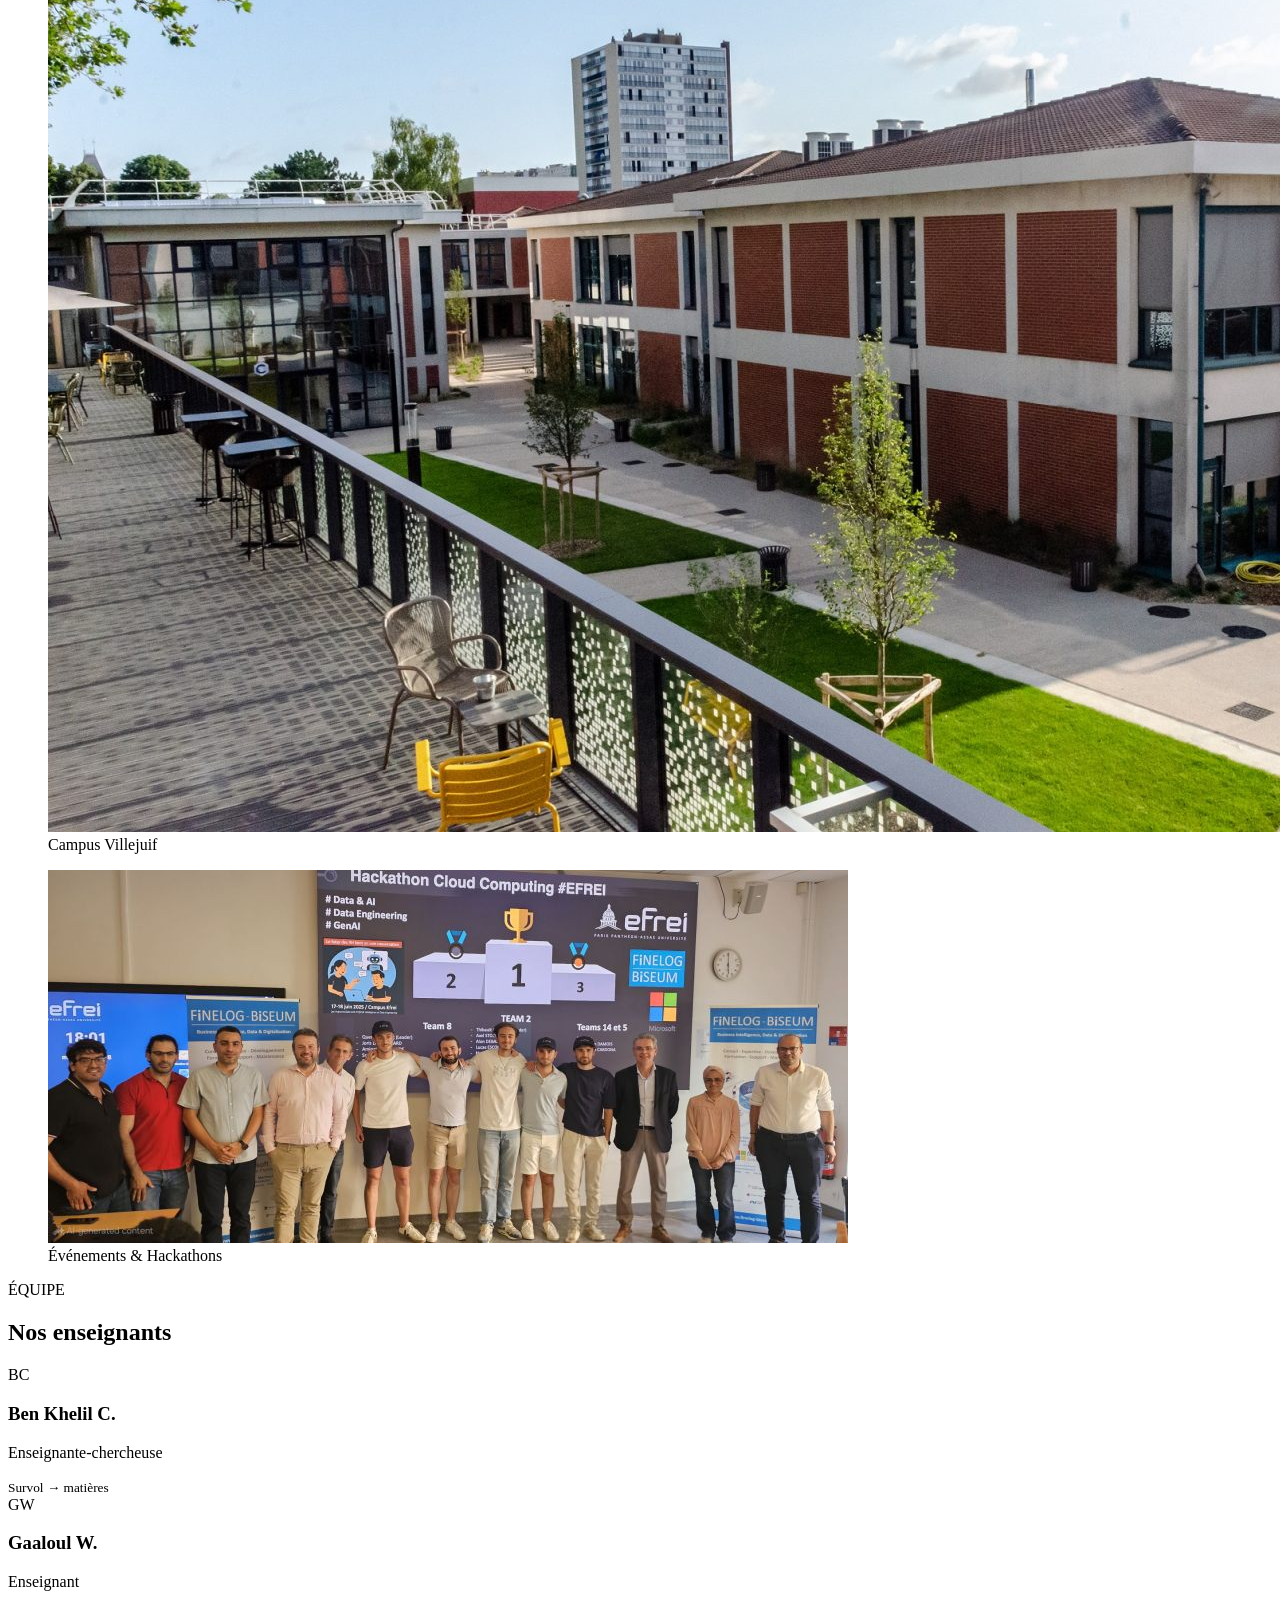
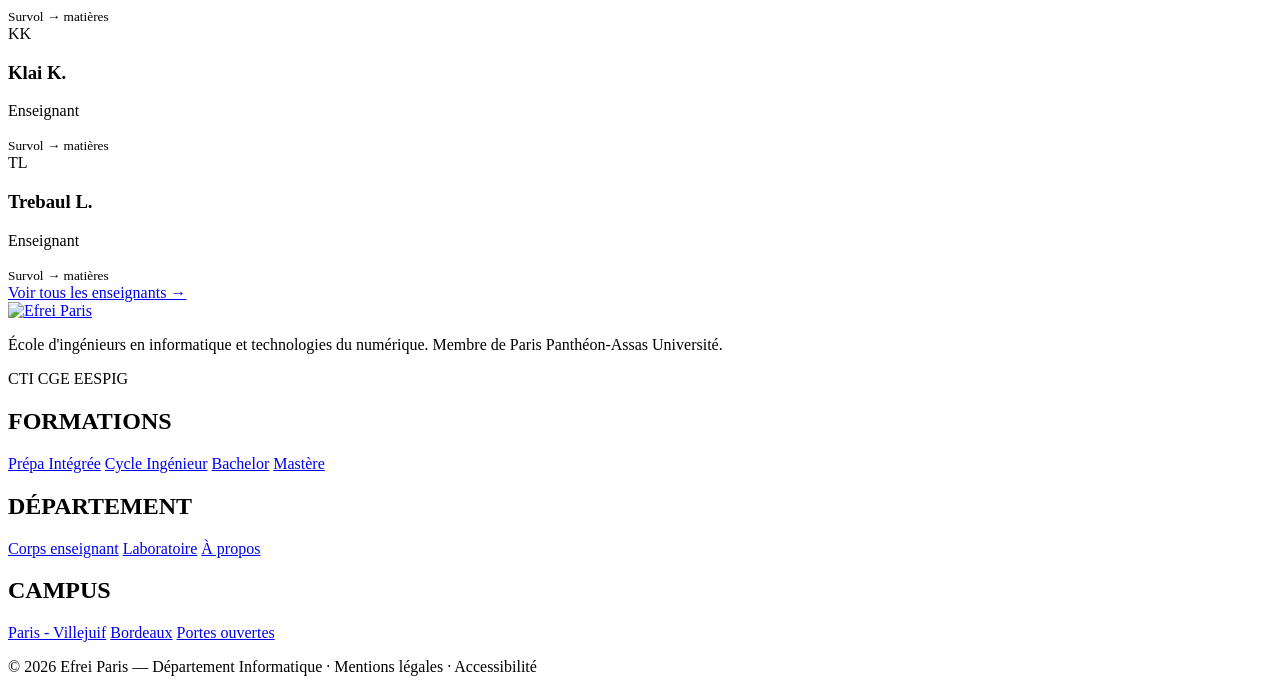
==== commit a50029da: "Final version — quiz, i18n, animations, readme, img folder, translations" ====
--- a/index.html
+++ b/index.html
@@ -9,10 +9,14 @@
 <body>
     <header class="site-header">
         <div class="top-bar">
-            <a href="#">International</a>
-            <a href="enseignants.html">Recherche et Faculté</a>
-            <a href="#">Entreprises</a>
-            <span>FR | EN</span>
+            <a href="#" data-i18n="topbar_international">International</a>
+            <a href="enseignants.html" data-i18n="topbar_research">Recherche et Faculté</a>
+            <a href="#" data-i18n="topbar_companies">Entreprises</a>
+            <div class="lang-switcher">
+                <button type="button" class="lang-btn" data-lang="fr">FR</button>
+                <span aria-hidden="true">|</span>
+                <button type="button" class="lang-btn" data-lang="en">EN</button>
+            </div>
         </div>
         <nav class="main-nav">
             <a class="logo" href="index.html" aria-label="Accueil Efrei Paris">
@@ -20,12 +24,12 @@
             </a>
             <button class="menu-button" type="button" aria-label="Ouvrir le menu">☰</button>
             <ul class="nav-links">
-                <li><a class="active" href="index.html">Accueil</a></li>
-                <li><a href="formations.html">Formations</a></li>
-                <li><a href="enseignants.html">Corps enseignant</a></li>
-                <li><a href="about.html">À propos</a></li>
-                <li><a class="nav-button" href="formations.html">Brochure</a></li>
-                <li><a class="nav-button yellow" href="candidature.html">Candidature</a></li>
+                <li><a class="active" href="index.html" data-i18n="nav_home">Accueil</a></li>
+                <li><a href="formations.html" data-i18n="nav_formations">Formations</a></li>
+                <li><a href="enseignants.html" data-i18n="nav_faculty">Corps enseignant</a></li>
+                <li><a href="about.html" data-i18n="nav_about">À propos</a></li>
+                <li><a class="nav-button" href="formations.html" data-i18n="nav_brochure">Brochure</a></li>
+                <li><a class="nav-button yellow" href="candidature.html" data-i18n="nav_apply">Candidature</a></li>
             </ul>
         </nav>
     </header>
@@ -34,142 +38,172 @@
         <section class="hero hero-home">
             <div class="hero-text">
                 <p class="page-number">01 / LANDING PAGE</p>
-                <p class="eyebrow">▶ DÉPARTEMENT INFORMATIQUE</p>
-                <h1>Former les ingénieurs du numérique</h1>
-                <p>Excellence académique, expertise technique et ouverture internationale au service de votre avenir.</p>
+                <p class="eyebrow" data-i18n="hero_eyebrow">▶ DÉPARTEMENT INFORMATIQUE</p>
+                <h1 data-i18n="hero_h1">Former les ingénieurs du numérique</h1>
+                <p data-i18n="hero_desc">Excellence académique, expertise technique et ouverture internationale au service de votre avenir.</p>
                 <div class="hero-actions">
-                    <a class="button primary" href="formations.html">Découvrir les formations</a>
-                    <a class="button secondary" href="about.html">En savoir plus</a>
+                    <a class="button primary" href="formations.html" data-i18n="btn_discover_formations">Découvrir les formations</a>
+                    <a class="button secondary" href="about.html" data-i18n="btn_learn_more">En savoir plus</a>
+                    <a class="button secondary" href="quiz.html" data-i18n="btn_quiz">🎯 Quiz d'orientation</a>
                 </div>
             </div>
-            <div class="hero-photo" aria-label="Étudiants en informatique">
-                <div class="photo-overlay">
-                    <span>PHOTO ÉTUDIANTS</span>
-                </div>
-            </div>
-        </section>
-
-        <section class="stats-section">
-            <article>
+            <div class="hero-photo" role="img" aria-label="Étudiants en informatique"></div>
+        </section>
+
+        <div class="stats-section">
+            <div>
                 <strong>5 700+</strong>
-                <span>Étudiants</span>
-            </article>
-            <article>
+                <span data-i18n="stat_students">Étudiants</span>
+            </div>
+            <div>
                 <strong>98%</strong>
-                <span>Taux d'insertion</span>
-            </article>
-            <article>
+                <span data-i18n="stat_insertion">Taux d'insertion</span>
+            </div>
+            <div>
                 <strong>90 ans</strong>
-                <span>D'excellence</span>
-            </article>
-        </section>
+                <span data-i18n="stat_excellence">D'excellence</span>
+            </div>
+        </div>
 
         <section class="section light-section">
             <div class="section-title">
-                <p class="eyebrow dark">FORMATIONS</p>
-                <h2>Un parcours pour chaque ambition</h2>
-                <p>Du BTS au diplôme d'ingénieur, toutes nos formations en informatique.</p>
+                <p class="eyebrow dark" data-i18n="index_formations_eyebrow">FORMATIONS</p>
+                <h2 data-i18n="index_formations_h2">Un parcours pour chaque ambition</h2>
+                <p data-i18n="index_formations_desc">Du BTS au diplôme d'ingénieur, toutes nos formations en informatique.</p>
             </div>
             <div class="cards-grid four-columns">
                 <article class="program-card">
                     <span>P</span>
-                    <h3>Prépa Intégrée</h3>
-                    <p>P1 &amp; P2 — Algorithmique, Python, C, développement web.</p>
-                    <a href="formations.html">▶ Voir le programme</a>
+                    <h3 data-i18n="prepa_h3">Prépa Intégrée</h3>
+                    <p data-i18n="prepa_desc">P1 &amp; P2 — Algorithmique, Python, C, développement web.</p>
+                    <a href="formations.html" data-i18n="btn_see_program">▶ Voir le programme</a>
                 </article>
                 <article class="program-card">
                     <span>I</span>
-                    <h3>Cycle Ingénieur</h3>
-                    <p>ING1 à ING3 — 4 filières et 16 majeures de spécialisation.</p>
-                    <a href="formations.html">▶ Voir le programme</a>
+                    <h3 data-i18n="ing_h3">Cycle Ingénieur</h3>
+                    <p data-i18n="ing_desc">ING1 à ING3 — 4 filières et 16 majeures de spécialisation.</p>
+                    <a href="formations.html" data-i18n="btn_see_program">▶ Voir le programme</a>
                 </article>
                 <article class="program-card">
                     <span>B</span>
-                    <h3>Bachelor</h3>
-                    <p>B1 à B3 — Informatique, cybersécurité, dev web et IA.</p>
-                    <a href="formations.html">▶ Voir le programme</a>
+                    <h3 data-i18n="bachelor_h3">Bachelor</h3>
+                    <p data-i18n="bachelor_desc">B1 à B3 — Informatique, cybersécurité, dev web et IA.</p>
+                    <a href="formations.html" data-i18n="btn_see_program">▶ Voir le programme</a>
                 </article>
                 <article class="program-card">
                     <span>M</span>
-                    <h3>Mastère</h3>
-                    <p>M1 &amp; M2 — Data engineering, cybersécurité, full stack.</p>
-                    <a href="formations.html">▶ Voir le programme</a>
+                    <h3 data-i18n="mastere_h3">Mastère</h3>
+                    <p data-i18n="mastere_desc">M1 &amp; M2 — Data engineering, cybersécurité, full stack.</p>
+                    <a href="formations.html" data-i18n="btn_see_program">▶ Voir le programme</a>
                 </article>
             </div>
         </section>
 
         <section class="section blue-section">
             <div class="section-title">
-                <p class="eyebrow">SPÉCIALISATIONS</p>
-                <h2>Choisissez votre filière</h2>
-                <p>En ING2 &amp; ING3, quatre grandes filières pour vous spécialiser.</p>
+                <p class="eyebrow" data-i18n="special_eyebrow">SPÉCIALISATIONS</p>
+                <h2 data-i18n="special_h2">Choisissez votre filière</h2>
+                <p data-i18n="special_desc">En ING2 &amp; ING3, quatre grandes filières pour vous spécialiser.</p>
             </div>
             <div class="cards-grid three-columns">
                 <article class="special-card">
-                    <p>FILIÈRE</p>
+                    <img class="special-card-img" src="https://images.unsplash.com/photo-1551288049-bebda4e38f71?auto=format&fit=crop&w=600&q=80" alt="Data Science — analytics">
+                    <p data-i18n="filiere_label">FILIÈRE</p>
                     <h3>Data Science</h3>
                     <ul>
                         <li>Data &amp; IA</li>
                         <li>Data Engineering</li>
                         <li>BI &amp; Analytics</li>
                     </ul>
-                    <a href="formations.html">▶ Découvrir la filière</a>
+                    <a href="formations.html" data-i18n="btn_discover_filiere">▶ Découvrir la filière</a>
                 </article>
                 <article class="special-card">
-                    <p>FILIÈRE</p>
+                    <img class="special-card-img" src="https://images.unsplash.com/photo-1550751827-4bd374c3f58b?auto=format&fit=crop&w=600&q=80" alt="Sécurité & Réseaux — cybersécurité">
+                    <p data-i18n="filiere_label">FILIÈRE</p>
                     <h3>Sécurité &amp; Réseaux</h3>
                     <ul>
                         <li>Cybersécurité</li>
                         <li>Réseaux</li>
                         <li>Confiance numérique</li>
                     </ul>
-                    <a href="formations.html">▶ Découvrir la filière</a>
+                    <a href="formations.html" data-i18n="btn_discover_filiere">▶ Découvrir la filière</a>
                 </article>
                 <article class="special-card">
-                    <p>FILIÈRE</p>
+                    <img class="special-card-img" src="https://images.unsplash.com/photo-1518770660439-4636190af475?auto=format&fit=crop&w=600&q=80" alt="Systèmes embarqués — électronique">
+                    <p data-i18n="filiere_label">FILIÈRE</p>
                     <h3>Systèmes embarqués</h3>
                     <ul>
                         <li>Robotique</li>
                         <li>Transports intelligents</li>
                         <li>IoT</li>
                     </ul>
-                    <a href="formations.html">▶ Découvrir la filière</a>
-                </article>
+                    <a href="formations.html" data-i18n="btn_discover_filiere">▶ Découvrir la filière</a>
+                </article>
+            </div>
+        </section>
+
+        <section class="section light-section campus-gallery-section" aria-label="Vie de campus">
+            <div class="section-title">
+                <p class="eyebrow dark" data-i18n="campus_eyebrow">CAMPUS</p>
+                <h2 data-i18n="campus_h2">La vie à l'Efrei</h2>
+                <p data-i18n="campus_desc">Des espaces modernes, des labs équipés et une communauté internationale de passionnés.</p>
+            </div>
+            <div class="campus-gallery">
+                <figure class="campus-photo campus-photo--wide">
+                    <img src="img/campus-cowork.webp" alt="Étudiants en collaboration dans un espace de travail Efrei">
+                    <figcaption data-i18n="fig_cowork">Travail collaboratif</figcaption>
+                </figure>
+                <figure class="campus-photo">
+                    <img src="img/Efrei-plan-strategique.png" alt="Laboratoire informatique Efrei">
+                    <figcaption data-i18n="fig_lab">Laboratoire technique</figcaption>
+                </figure>
+                <figure class="campus-photo">
+                    <img src="img/campus-etudiants.jpg" alt="Étudiants sur le campus Efrei">
+                    <figcaption data-i18n="fig_student_life">Vie étudiante</figcaption>
+                </figure>
+                <figure class="campus-photo">
+                    <img src="img/campus-rooftop.jpg" alt="Campus Efrei Paris Villejuif">
+                    <figcaption data-i18n="fig_campus">Campus Villejuif</figcaption>
+                </figure>
+                <figure class="campus-photo">
+                    <img src="img/campus-hackathon.jpg" alt="Hackathon et événements étudiants Efrei">
+                    <figcaption data-i18n="fig_events">Événements &amp; Hackathons</figcaption>
+                </figure>
             </div>
         </section>
 
         <section class="section light-section">
             <div class="section-title">
-                <p class="eyebrow dark">ÉQUIPE</p>
-                <h2>Nos enseignants</h2>
+                <p class="eyebrow dark" data-i18n="team_eyebrow">ÉQUIPE</p>
+                <h2 data-i18n="team_h2">Nos enseignants</h2>
             </div>
             <div class="teacher-preview">
                 <article class="teacher-card">
                     <span>BC</span>
                     <h3>Ben Khelil C.</h3>
-                    <p>Enseignante-chercheuse</p>
-                    <small>Survol → matières</small>
+                    <p data-i18n="role_researcher">Enseignante-chercheuse</p>
+                    <small data-i18n="teacher_hover_hint">Survol → matières</small>
                 </article>
                 <article class="teacher-card">
                     <span>GW</span>
                     <h3>Gaaloul W.</h3>
-                    <p>Enseignant</p>
-                    <small>Survol → matières</small>
+                    <p data-i18n="role_teacher">Enseignant</p>
+                    <small data-i18n="teacher_hover_hint">Survol → matières</small>
                 </article>
                 <article class="teacher-card">
                     <span>KK</span>
                     <h3>Klai K.</h3>
-                    <p>Enseignant</p>
-                    <small>Survol → matières</small>
+                    <p data-i18n="role_teacher">Enseignant</p>
+                    <small data-i18n="teacher_hover_hint">Survol → matières</small>
                 </article>
                 <article class="teacher-card">
                     <span>TL</span>
                     <h3>Trebaul L.</h3>
-                    <p>Enseignante</p>
-                    <small>Survol → matières</small>
-                </article>
-            </div>
-            <a class="text-link" href="enseignants.html">Voir tous les enseignants →</a>
+                    <p data-i18n="role_teacher">Enseignant</p>
+                    <small data-i18n="teacher_hover_hint">Survol → matières</small>
+                </article>
+            </div>
+            <a class="text-link" href="enseignants.html" data-i18n="btn_see_all_teachers">Voir tous les enseignants →</a>
         </section>
     </main>
 
@@ -178,7 +212,7 @@
             <a class="footer-logo" href="index.html" aria-label="Accueil Efrei Paris">
                 <img src="https://www.efrei.fr/wp-content/themes/efrei/images/logo-efrei.svg" alt="Efrei Paris">
             </a>
-            <p>École d'ingénieurs en informatique et technologies du numérique. Membre de Paris Panthéon-Assas Université.</p>
+            <p data-i18n="footer_desc">École d'ingénieurs en informatique et technologies du numérique. Membre de Paris Panthéon-Assas Université.</p>
             <div class="trust-box">
                 <span>CTI</span>
                 <span>CGE</span>
@@ -186,27 +220,28 @@
             </div>
         </div>
         <div>
-            <h2>FORMATIONS</h2>
-            <a href="formations.html">Prépa Intégrée</a>
-            <a href="formations.html">Cycle Ingénieur</a>
-            <a href="formations.html">Bachelor</a>
-            <a href="formations.html">Mastère</a>
-        </div>
-        <div>
-            <h2>DÉPARTEMENT</h2>
-            <a href="enseignants.html">Corps enseignant</a>
-            <a href="enseignants.html">Laboratoire</a>
-            <a href="about.html">À propos</a>
-        </div>
-        <div>
-            <h2>CAMPUS</h2>
-            <a href="#">Paris - Villejuif</a>
-            <a href="#">Bordeaux</a>
-            <a href="#">Portes ouvertes</a>
-        </div>
-        <p class="copyright">© 2026 Efrei Paris — Département Informatique · Mentions légales · Accessibilité</p>
+            <h2 data-i18n="footer_col_formations">FORMATIONS</h2>
+            <a href="formations.html" data-i18n="footer_prepa">Prépa Intégrée</a>
+            <a href="formations.html" data-i18n="footer_ing">Cycle Ingénieur</a>
+            <a href="formations.html" data-i18n="footer_bachelor">Bachelor</a>
+            <a href="formations.html" data-i18n="footer_mastere">Mastère</a>
+        </div>
+        <div>
+            <h2 data-i18n="footer_col_dept">DÉPARTEMENT</h2>
+            <a href="enseignants.html" data-i18n="footer_faculty">Corps enseignant</a>
+            <a href="enseignants.html" data-i18n="footer_lab">Laboratoire</a>
+            <a href="about.html" data-i18n="footer_about">À propos</a>
+        </div>
+        <div>
+            <h2 data-i18n="footer_col_campus">CAMPUS</h2>
+            <a href="#" data-i18n="footer_paris">Paris - Villejuif</a>
+            <a href="#" data-i18n="footer_bordeaux">Bordeaux</a>
+            <a href="#" data-i18n="footer_opendays">Portes ouvertes</a>
+        </div>
+        <p class="copyright" data-i18n="footer_copyright">© 2026 Efrei Paris — Département Informatique · Mentions légales · Accessibilité</p>
     </footer>
 
+    <script src="js/i18n.js"></script>
     <script src="js/script.js"></script>
     <script src="js/animations.js"></script>
 </body>
